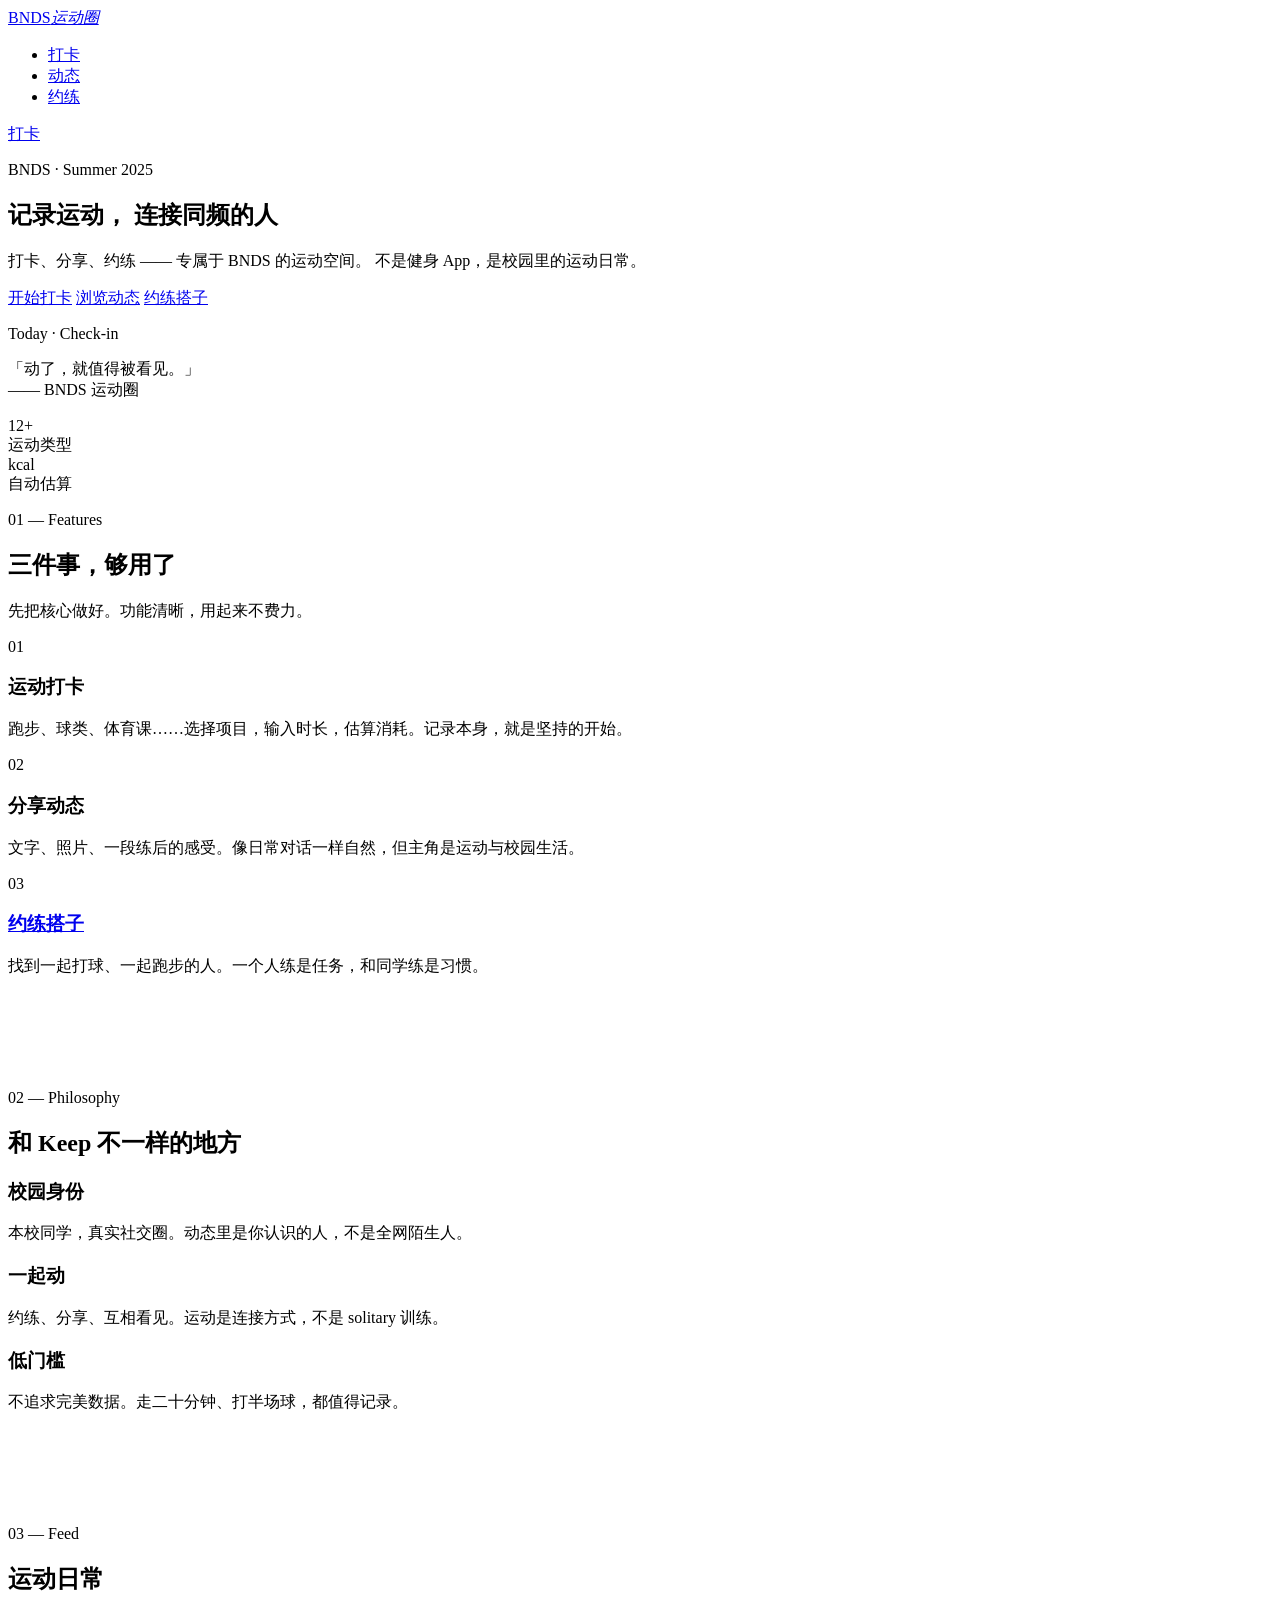
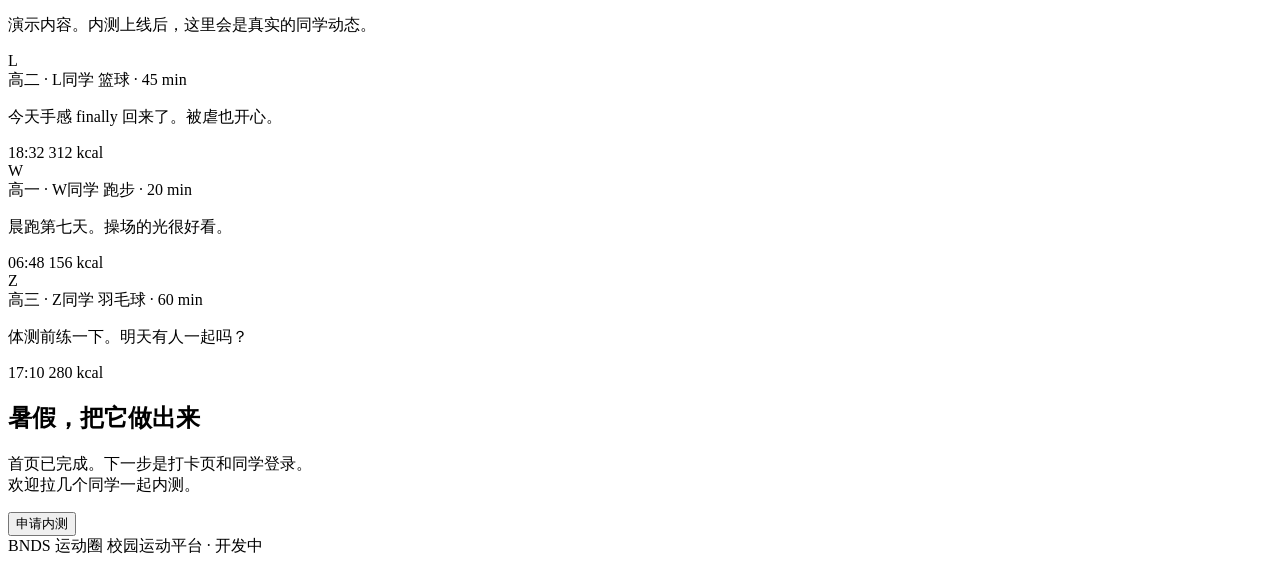
==== index.html @ 8240bc8b "Add files via upload" ====
<!DOCTYPE html>
<html lang="zh-CN">
<head>
  <meta charset="UTF-8">
  <meta name="viewport" content="width=device-width, initial-scale=1.0, maximum-scale=1.0">
  <meta name="description" content="BNDS 运动圈 — 校园运动打卡与分享">
  <title>BNDS 运动圈</title>
  <link rel="stylesheet" href="css/styles.css">
</head>
<body>

  <div class="bg-layer" aria-hidden="true">
    <div class="bg-orb bg-orb--1"></div>
    <div class="bg-orb bg-orb--2"></div>
    <div class="bg-noise"></div>
  </div>

  <nav class="nav">
    <a class="nav-brand" href="index.html">
      <div class="nav-title">BNDS<em>运动圈</em></div>
    </a>
    <ul class="nav-links">
      <li><a href="checkin.html">打卡</a></li>
      <li><a href="feed.html">动态</a></li>
      <li><a href="buddy.html">约练</a></li>
    </ul>
    <a class="nav-cta" href="checkin.html"><span>打卡</span></a>
  </nav>

  <main class="page">

    <section class="hero">
      <div class="hero-content">
        <p class="hero-label">BNDS · Summer 2025</p>
        <h1 class="hero-title">
          记录运动，
          <strong>连接<span class="rainbow-text">同频</span>的人</strong>
        </h1>
        <p class="hero-subtitle">
          打卡、分享、约练 —— 专属于 BNDS 的运动空间。
          不是健身 App，是校园里的运动日常。
        </p>
        <div class="hero-actions">
          <a class="btn btn-primary" href="checkin.html">开始打卡</a>
          <a class="btn btn-outline" href="feed.html">浏览动态</a>
          <a class="btn btn-outline" href="buddy.html">约练搭子</a>
        </div>
      </div>

      <aside class="hero-visual" aria-hidden="true">
        <div class="hero-frame">
          <div class="hero-frame-inner">
            <p class="frame-top">Today · Check-in</p>
            <p class="frame-quote">
              「动了，就值得被看见。」<br>
              <span>—— BNDS 运动圈</span>
            </p>
            <div class="frame-metrics">
              <div class="frame-metric">
                <div class="frame-metric-value accent">12+</div>
                <div class="frame-metric-label">运动类型</div>
              </div>
              <div class="frame-metric">
                <div class="frame-metric-value">kcal</div>
                <div class="frame-metric-label">自动估算</div>
              </div>
            </div>
          </div>
        </div>
      </aside>
    </section>

    <section class="section" id="features">
      <div class="section-head section-head--row">
        <div>
          <p class="section-index">01 — Features</p>
          <h2 class="section-title">三件事，够用了</h2>
          <div class="rainbow-rule"></div>
        </div>
        <p class="section-desc">先把核心做好。功能清晰，用起来不费力。</p>
      </div>

      <div class="features-list">
        <article class="feature-item">
          <p class="feature-num">01</p>
          <h3 class="feature-title">运动打卡</h3>
          <p class="feature-desc">
            跑步、球类、体育课……选择项目，输入时长，估算消耗。记录本身，就是坚持的开始。
          </p>
        </article>

        <article class="feature-item">
          <p class="feature-num">02</p>
          <h3 class="feature-title">分享动态</h3>
          <p class="feature-desc">
            文字、照片、一段练后的感受。像日常对话一样自然，但主角是运动与校园生活。
          </p>
        </article>

        <article class="feature-item">
          <p class="feature-num">03</p>
          <h3 class="feature-title"><a href="buddy.html">约练搭子</a></h3>
          <p class="feature-desc">
            找到一起打球、一起跑步的人。一个人练是任务，和同学练是习惯。
          </p>
        </article>
      </div>
    </section>

    <section class="philosophy" id="philosophy">
      <div class="section" style="padding-top: 80px; padding-bottom: 80px;">
        <div class="section-head">
          <p class="section-index">02 — Philosophy</p>
          <h2 class="section-title">和 Keep 不一样的地方</h2>
          <div class="rainbow-rule"></div>
        </div>

        <div class="philosophy-grid">
          <div class="philosophy-item">
            <h3>校园身份</h3>
            <p>本校同学，真实社交圈。动态里是你认识的人，不是全网陌生人。</p>
          </div>
          <div class="philosophy-item">
            <h3>一起动</h3>
            <p>约练、分享、互相看见。运动是连接方式，不是 solitary 训练。</p>
          </div>
          <div class="philosophy-item">
            <h3>低门槛</h3>
            <p>不追求完美数据。走二十分钟、打半场球，都值得记录。</p>
          </div>
        </div>
      </div>
    </section>

    <section class="section" id="preview">
      <div class="section-head section-head--row">
        <div>
          <p class="section-index">03 — Feed</p>
          <h2 class="section-title">运动日常</h2>
          <div class="rainbow-rule"></div>
        </div>
        <p class="section-desc">演示内容。内测上线后，这里会是真实的同学动态。</p>
      </div>

      <div class="feed-list">
        <article class="feed-item">
          <div class="feed-initial feed-initial--1">L</div>
          <div class="feed-main">
            <div class="feed-row">
              <span class="feed-name">高二 · L同学</span>
              <span class="feed-sport">篮球 · 45 min</span>
            </div>
            <p class="feed-text">今天手感 finally 回来了。被虐也开心。</p>
          </div>
          <div class="feed-side">
            18:32
            <span class="feed-kcal">312 kcal</span>
          </div>
        </article>

        <article class="feed-item">
          <div class="feed-initial feed-initial--2">W</div>
          <div class="feed-main">
            <div class="feed-row">
              <span class="feed-name">高一 · W同学</span>
              <span class="feed-sport">跑步 · 20 min</span>
            </div>
            <p class="feed-text">晨跑第七天。操场的光很好看。</p>
          </div>
          <div class="feed-side">
            06:48
            <span class="feed-kcal">156 kcal</span>
          </div>
        </article>

        <article class="feed-item">
          <div class="feed-initial feed-initial--3">Z</div>
          <div class="feed-main">
            <div class="feed-row">
              <span class="feed-name">高三 · Z同学</span>
              <span class="feed-sport">羽毛球 · 60 min</span>
            </div>
            <p class="feed-text">体测前练一下。明天有人一起吗？</p>
          </div>
          <div class="feed-side">
            17:10
            <span class="feed-kcal">280 kcal</span>
          </div>
        </article>
      </div>
    </section>

    <section class="cta-block">
      <div class="cta-inner">
        <div class="cta-rainbow-line"></div>
        <h2>暑假，把它做出来</h2>
        <p>首页已完成。下一步是打卡页和同学登录。<br>欢迎拉几个同学一起内测。</p>
        <button class="btn btn-primary" data-coming-soon="内测">申请内测</button>
      </div>
    </section>

  </main>

  <footer class="footer">
    <span class="footer-brand">BNDS 运动圈</span>
    <span class="footer-note">校园运动平台 · 开发中</span>
  </footer>

  <div class="toast" id="toast"></div>
  <script src="js/main.js"></script>
</body>
</html>
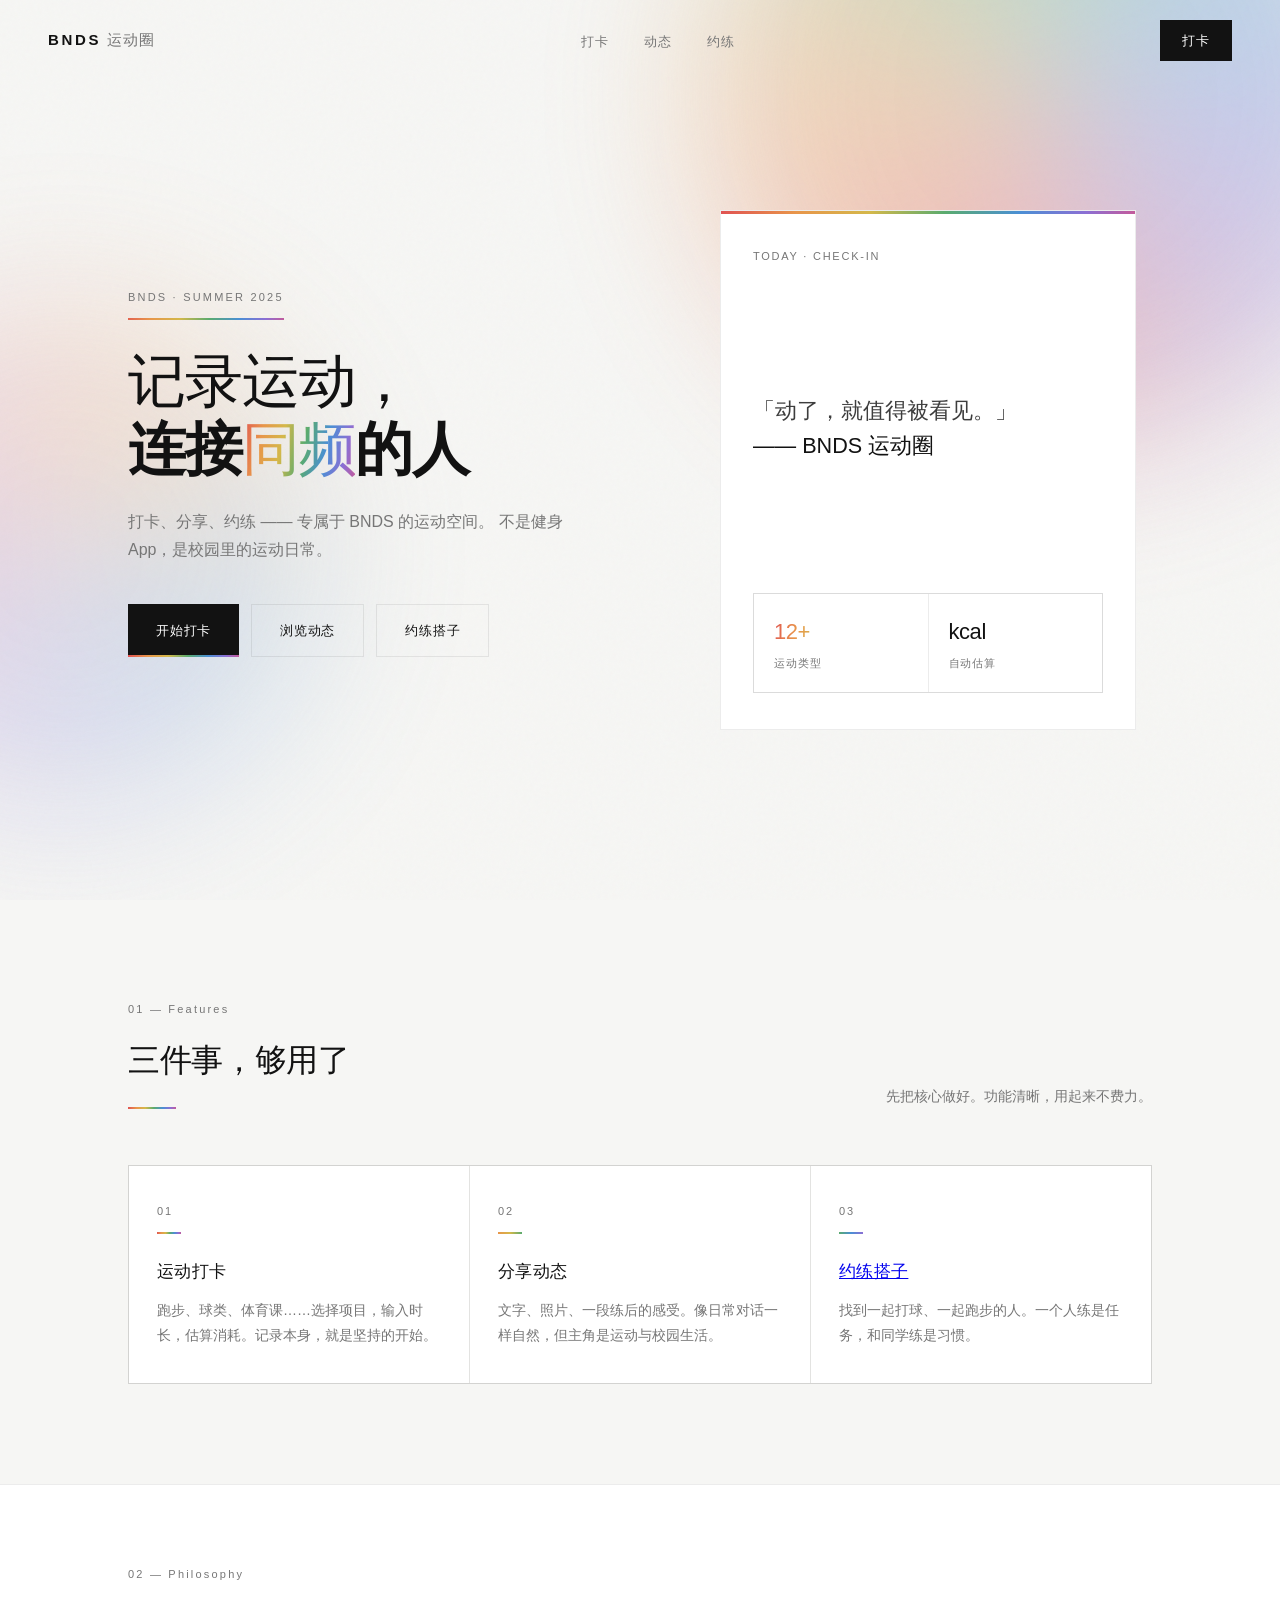
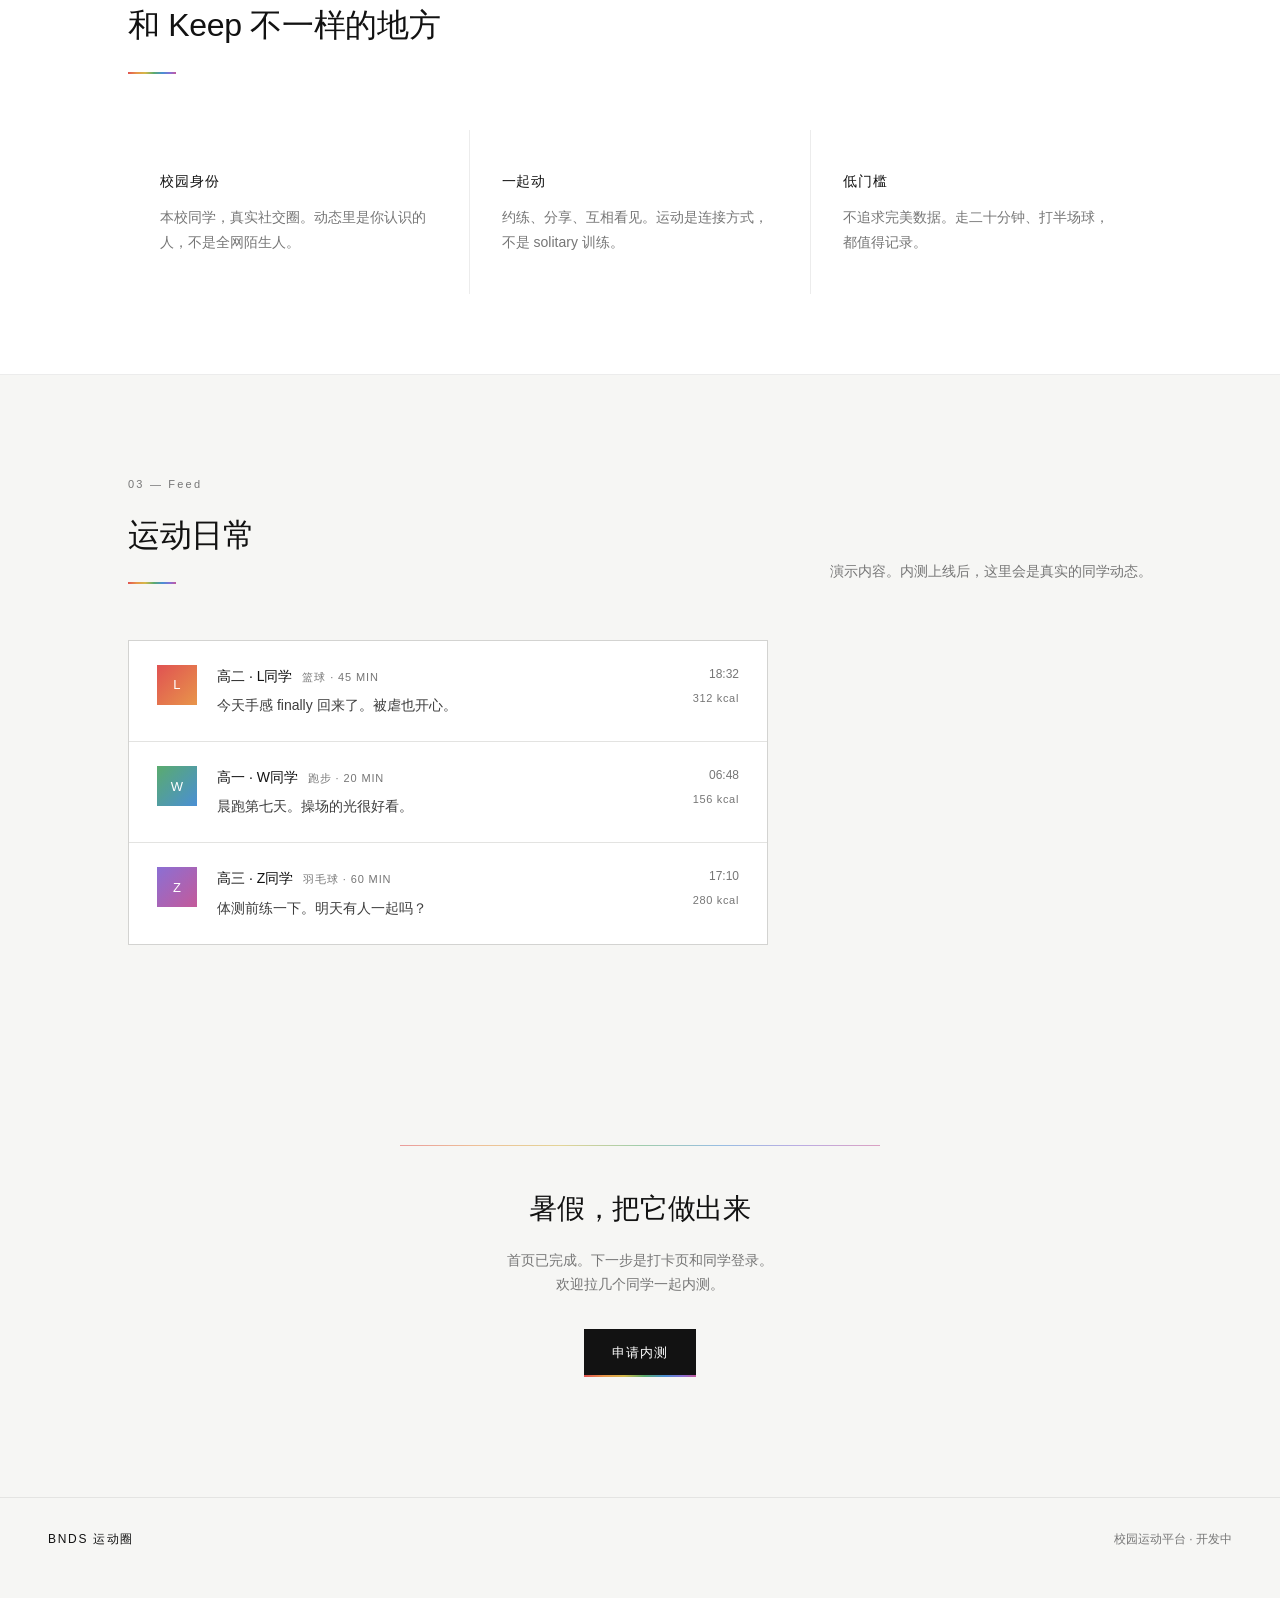
==== commit fc112026: "Update index.html" ====
--- a/index.html
+++ b/index.html
@@ -5,7 +5,7 @@
   <meta name="viewport" content="width=device-width, initial-scale=1.0, maximum-scale=1.0">
   <meta name="description" content="BNDS 运动圈 — 校园运动打卡与分享">
   <title>BNDS 运动圈</title>
-  <link rel="stylesheet" href="css/styles.css">
+  <link rel="stylesheet" href="styles.css">
 </head>
 <body>
 
@@ -207,6 +207,6 @@
   </footer>
 
   <div class="toast" id="toast"></div>
-  <script src="js/main.js"></script>
+  <script src="main.js"></script>
 </body>
 </html>
--- a/styles.css
+++ b/styles.css
@@ -0,0 +1,841 @@
+/* BNDS 运动圈 — 高级彩虹版 */
+
+:root {
+  --rainbow: linear-gradient(
+    102deg,
+    #e05252 0%,
+    #e8954a 18%,
+    #d4b84a 36%,
+    #5aab6e 54%,
+    #4a8fd4 72%,
+    #8b6fd4 88%,
+    #c45a9a 100%
+  );
+  --rainbow-soft: linear-gradient(
+    102deg,
+    rgba(224, 82, 82, 0.55),
+    rgba(232, 149, 74, 0.55),
+    rgba(212, 184, 74, 0.55),
+    rgba(90, 171, 110, 0.55),
+    rgba(74, 143, 212, 0.55),
+    rgba(139, 111, 212, 0.55),
+    rgba(196, 90, 154, 0.55)
+  );
+  --bg: #f6f6f4;
+  --surface: #ffffff;
+  --ink: #121212;
+  --ink-soft: #3d3d3d;
+  --muted: #767676;
+  --line: rgba(18, 18, 18, 0.08);
+  --radius: 2px;
+  --font: "PingFang SC", "Helvetica Neue", -apple-system, BlinkMacSystemFont, sans-serif;
+}
+
+*,
+*::before,
+*::after {
+  box-sizing: border-box;
+  margin: 0;
+  padding: 0;
+}
+
+html {
+  scroll-behavior: smooth;
+}
+
+body {
+  font-family: var(--font);
+  color: var(--ink);
+  background: var(--bg);
+  line-height: 1.65;
+  -webkit-font-smoothing: antialiased;
+}
+
+/* ── 背景：极淡彩虹光晕 ── */
+.bg-layer {
+  position: fixed;
+  inset: 0;
+  z-index: 0;
+  pointer-events: none;
+  overflow: hidden;
+}
+
+.bg-orb {
+  position: absolute;
+  border-radius: 50%;
+  filter: blur(80px);
+  opacity: 0.35;
+}
+
+.bg-orb--1 {
+  width: 55vw;
+  height: 55vw;
+  top: -20vw;
+  right: -10vw;
+  background: conic-gradient(from 200deg, #e05252, #e8954a, #5aab6e, #4a8fd4, #8b6fd4, #e05252);
+}
+
+.bg-orb--2 {
+  width: 40vw;
+  height: 40vw;
+  bottom: 10%;
+  left: -15vw;
+  background: conic-gradient(from 120deg, #4a8fd4, #8b6fd4, #c45a9a, #e8954a, #4a8fd4);
+  opacity: 0.22;
+}
+
+.bg-noise {
+  position: absolute;
+  inset: 0;
+  opacity: 0.025;
+  background-image: url("data:image/svg+xml,%3Csvg viewBox='0 0 256 256' xmlns='http://www.w3.org/2000/svg'%3E%3Cfilter id='n'%3E%3CfeTurbulence type='fractalNoise' baseFrequency='0.9' numOctaves='4' stitchTiles='stitch'/%3E%3C/filter%3E%3Crect width='100%25' height='100%25' filter='url(%23n)'/%3E%3C/svg%3E");
+}
+
+/* ── 导航 ── */
+.nav {
+  position: fixed;
+  top: 0;
+  left: 0;
+  right: 0;
+  z-index: 100;
+  padding: 20px clamp(20px, 5vw, 48px);
+  display: flex;
+  align-items: center;
+  justify-content: space-between;
+  transition: background 0.4s, border-color 0.4s;
+}
+
+.nav.scrolled {
+  background: rgba(246, 246, 244, 0.82);
+  backdrop-filter: blur(20px);
+  -webkit-backdrop-filter: blur(20px);
+  border-bottom: 1px solid var(--line);
+}
+
+.nav-brand {
+  text-decoration: none;
+  color: var(--ink);
+}
+
+.nav-title {
+  font-size: 15px;
+  font-weight: 600;
+  letter-spacing: 0.18em;
+  text-transform: uppercase;
+}
+
+.nav-title em {
+  font-style: normal;
+  font-weight: 400;
+  color: var(--muted);
+  margin-left: 6px;
+  letter-spacing: 0.06em;
+  text-transform: none;
+}
+
+.nav-links {
+  display: none;
+  gap: 36px;
+  list-style: none;
+}
+
+.nav-links a {
+  text-decoration: none;
+  color: var(--muted);
+  font-size: 13px;
+  letter-spacing: 0.04em;
+  transition: color 0.25s;
+}
+
+.nav-links a:hover {
+  color: var(--ink);
+}
+
+.nav-cta {
+  padding: 10px 22px;
+  background: var(--ink);
+  color: var(--surface);
+  border: none;
+  font-size: 13px;
+  font-weight: 500;
+  letter-spacing: 0.06em;
+  cursor: pointer;
+  position: relative;
+  overflow: hidden;
+  transition: opacity 0.25s;
+  text-decoration: none;
+  display: inline-flex;
+  align-items: center;
+}
+
+.nav-cta::before {
+  content: "";
+  position: absolute;
+  inset: 0;
+  background: var(--rainbow);
+  opacity: 0;
+  transition: opacity 0.35s;
+}
+
+.nav-cta span {
+  position: relative;
+  z-index: 1;
+}
+
+.nav-cta:hover::before {
+  opacity: 1;
+}
+
+.nav-cta:hover {
+  opacity: 0.95;
+}
+
+@media (min-width: 768px) {
+  .nav-links { display: flex; }
+}
+
+/* ── 页面 ── */
+.page {
+  position: relative;
+  z-index: 1;
+}
+
+/* ── Hero ── */
+.hero {
+  min-height: 100svh;
+  display: grid;
+  grid-template-columns: 1fr;
+  align-items: center;
+  padding: 120px clamp(20px, 5vw, 48px) 80px;
+  max-width: 1120px;
+  margin: 0 auto;
+}
+
+@media (min-width: 900px) {
+  .hero {
+    grid-template-columns: 1.1fr 0.9fr;
+    gap: 64px;
+  }
+}
+
+.hero-content {
+  max-width: 560px;
+}
+
+.hero-label {
+  display: inline-block;
+  font-size: 11px;
+  font-weight: 500;
+  letter-spacing: 0.2em;
+  text-transform: uppercase;
+  color: var(--muted);
+  margin-bottom: 28px;
+  padding-bottom: 12px;
+  border-bottom: 2px solid transparent;
+  border-image: var(--rainbow) 1;
+}
+
+.hero-title {
+  font-size: clamp(2.2rem, 5.5vw, 3.6rem);
+  font-weight: 300;
+  line-height: 1.18;
+  letter-spacing: -0.02em;
+  color: var(--ink);
+  margin-bottom: 24px;
+}
+
+.hero-title strong {
+  font-weight: 600;
+  display: block;
+}
+
+.hero-title .rainbow-text {
+  background: var(--rainbow);
+  -webkit-background-clip: text;
+  -webkit-text-fill-color: transparent;
+  background-clip: text;
+  font-weight: 500;
+}
+
+.hero-subtitle {
+  font-size: 16px;
+  color: var(--muted);
+  line-height: 1.75;
+  margin-bottom: 40px;
+  max-width: 440px;
+}
+
+.hero-actions {
+  display: flex;
+  flex-wrap: wrap;
+  gap: 12px;
+}
+
+.btn {
+  display: inline-flex;
+  align-items: center;
+  justify-content: center;
+  padding: 15px 28px;
+  font-size: 13px;
+  font-weight: 500;
+  letter-spacing: 0.06em;
+  text-decoration: none;
+  border: none;
+  cursor: pointer;
+  transition: transform 0.2s, box-shadow 0.2s, background 0.2s;
+}
+
+.btn:active {
+  transform: scale(0.98);
+}
+
+.btn-primary {
+  background: var(--ink);
+  color: var(--surface);
+  position: relative;
+  overflow: hidden;
+}
+
+.btn-primary::after {
+  content: "";
+  position: absolute;
+  bottom: 0;
+  left: 0;
+  right: 0;
+  height: 2px;
+  background: var(--rainbow);
+}
+
+.btn-primary:hover {
+  box-shadow: 0 12px 40px rgba(18, 18, 18, 0.15);
+}
+
+.btn-outline {
+  background: transparent;
+  color: var(--ink);
+  border: 1px solid var(--line);
+}
+
+.btn-outline:hover {
+  border-color: transparent;
+  background: var(--surface);
+  box-shadow: 0 8px 32px rgba(18, 18, 18, 0.06);
+}
+
+/* Hero 视觉 */
+.hero-visual {
+  display: none;
+  position: relative;
+  aspect-ratio: 4 / 5;
+  max-height: 520px;
+}
+
+@media (min-width: 900px) {
+  .hero-visual { display: block; }
+}
+
+.hero-frame {
+  position: absolute;
+  inset: 0;
+  background: var(--surface);
+  border: 1px solid var(--line);
+  overflow: hidden;
+}
+
+.hero-frame::before {
+  content: "";
+  position: absolute;
+  top: 0;
+  left: 0;
+  right: 0;
+  height: 3px;
+  background: var(--rainbow);
+}
+
+.hero-frame-inner {
+  padding: 36px 32px;
+  height: 100%;
+  display: flex;
+  flex-direction: column;
+  justify-content: space-between;
+}
+
+.frame-top {
+  font-size: 11px;
+  letter-spacing: 0.16em;
+  text-transform: uppercase;
+  color: var(--muted);
+}
+
+.frame-quote {
+  font-size: clamp(1.1rem, 2vw, 1.35rem);
+  font-weight: 300;
+  line-height: 1.6;
+  color: var(--ink-soft);
+}
+
+.frame-quote span {
+  font-weight: 500;
+  color: var(--ink);
+}
+
+.frame-metrics {
+  display: grid;
+  grid-template-columns: 1fr 1fr;
+  gap: 1px;
+  background: var(--line);
+  border: 1px solid var(--line);
+}
+
+.frame-metric {
+  background: var(--surface);
+  padding: 20px;
+}
+
+.frame-metric-value {
+  font-size: 22px;
+  font-weight: 300;
+  letter-spacing: -0.02em;
+  margin-bottom: 4px;
+}
+
+.frame-metric-value.accent {
+  background: var(--rainbow);
+  -webkit-background-clip: text;
+  -webkit-text-fill-color: transparent;
+  background-clip: text;
+}
+
+.frame-metric-label {
+  font-size: 11px;
+  color: var(--muted);
+  letter-spacing: 0.08em;
+}
+
+/* ── 通用区块 ── */
+.section {
+  padding: 100px clamp(20px, 5vw, 48px);
+  max-width: 1120px;
+  margin: 0 auto;
+}
+
+.section-head {
+  margin-bottom: 56px;
+}
+
+.section-head--row {
+  display: flex;
+  flex-direction: column;
+  gap: 16px;
+}
+
+@media (min-width: 768px) {
+  .section-head--row {
+    flex-direction: row;
+    align-items: flex-end;
+    justify-content: space-between;
+  }
+}
+
+.section-index {
+  font-size: 11px;
+  font-weight: 500;
+  letter-spacing: 0.2em;
+  color: var(--muted);
+  margin-bottom: 16px;
+}
+
+.section-title {
+  font-size: clamp(1.5rem, 3vw, 2rem);
+  font-weight: 400;
+  letter-spacing: -0.01em;
+  color: var(--ink);
+}
+
+.section-desc {
+  font-size: 14px;
+  color: var(--muted);
+  max-width: 360px;
+  line-height: 1.7;
+}
+
+.rainbow-rule {
+  width: 48px;
+  height: 2px;
+  background: var(--rainbow);
+  margin-top: 20px;
+}
+
+/* ── 功能列表 ── */
+.features-list {
+  display: grid;
+  gap: 1px;
+  background: var(--line);
+  border: 1px solid var(--line);
+}
+
+@media (min-width: 768px) {
+  .features-list {
+    grid-template-columns: repeat(3, 1fr);
+  }
+}
+
+.feature-item {
+  background: var(--surface);
+  padding: 36px 28px;
+  opacity: 0;
+  transform: translateY(12px);
+  transition: opacity 0.6s ease, transform 0.6s ease;
+}
+
+.feature-item.visible {
+  opacity: 1;
+  transform: translateY(0);
+}
+
+.feature-num {
+  font-size: 11px;
+  letter-spacing: 0.16em;
+  color: var(--muted);
+  margin-bottom: 24px;
+}
+
+.feature-num::after {
+  content: "";
+  display: block;
+  width: 24px;
+  height: 2px;
+  margin-top: 12px;
+  background: var(--rainbow);
+}
+
+.feature-item:nth-child(2) .feature-num::after {
+  background: linear-gradient(90deg, #e8954a, #d4b84a, #5aab6e);
+}
+
+.feature-item:nth-child(3) .feature-num::after {
+  background: linear-gradient(90deg, #5aab6e, #4a8fd4, #8b6fd4);
+}
+
+.feature-title {
+  font-size: 17px;
+  font-weight: 500;
+  margin-bottom: 12px;
+  letter-spacing: 0.02em;
+}
+
+.feature-desc {
+  font-size: 14px;
+  color: var(--muted);
+  line-height: 1.75;
+}
+
+/* ── 差异化 ── */
+.philosophy {
+  border-top: 1px solid var(--line);
+  border-bottom: 1px solid var(--line);
+  background: var(--surface);
+}
+
+.philosophy-grid {
+  display: grid;
+  gap: 1px;
+  background: var(--line);
+}
+
+@media (min-width: 768px) {
+  .philosophy-grid {
+    grid-template-columns: repeat(3, 1fr);
+  }
+}
+
+.philosophy-item {
+  background: var(--surface);
+  padding: 40px 32px;
+}
+
+.philosophy-item h3 {
+  font-size: 14px;
+  font-weight: 500;
+  letter-spacing: 0.06em;
+  margin-bottom: 12px;
+}
+
+.philosophy-item p {
+  font-size: 14px;
+  color: var(--muted);
+  line-height: 1.75;
+}
+
+/* ── 动态预览 ── */
+.feed-list {
+  display: flex;
+  flex-direction: column;
+  gap: 1px;
+  background: var(--line);
+  border: 1px solid var(--line);
+  max-width: 640px;
+}
+
+.feed-item {
+  display: grid;
+  grid-template-columns: auto 1fr auto;
+  gap: 20px;
+  align-items: start;
+  padding: 24px 28px;
+  background: var(--surface);
+  opacity: 0;
+  transform: translateY(10px);
+  transition: opacity 0.5s ease, transform 0.5s ease;
+}
+
+.feed-item.visible {
+  opacity: 1;
+  transform: translateY(0);
+}
+
+.feed-initial {
+  width: 40px;
+  height: 40px;
+  display: flex;
+  align-items: center;
+  justify-content: center;
+  font-size: 13px;
+  font-weight: 500;
+  color: var(--surface);
+  letter-spacing: 0.02em;
+}
+
+.feed-initial--1 { background: linear-gradient(135deg, #e05252, #e8954a); }
+.feed-initial--2 { background: linear-gradient(135deg, #5aab6e, #4a8fd4); }
+.feed-initial--3 { background: linear-gradient(135deg, #8b6fd4, #c45a9a); }
+
+.feed-main {
+  min-width: 0;
+}
+
+.feed-row {
+  display: flex;
+  flex-wrap: wrap;
+  align-items: baseline;
+  gap: 10px;
+  margin-bottom: 6px;
+}
+
+.feed-name {
+  font-size: 14px;
+  font-weight: 500;
+}
+
+.feed-sport {
+  font-size: 11px;
+  letter-spacing: 0.08em;
+  color: var(--muted);
+  text-transform: uppercase;
+}
+
+.feed-text {
+  font-size: 14px;
+  color: var(--ink-soft);
+  line-height: 1.65;
+}
+
+.feed-side {
+  text-align: right;
+  font-size: 12px;
+  color: var(--muted);
+  white-space: nowrap;
+}
+
+.feed-kcal {
+  display: block;
+  margin-top: 4px;
+  font-size: 11px;
+  letter-spacing: 0.06em;
+}
+
+/* ── CTA ── */
+.cta-block {
+  text-align: center;
+  padding: 100px clamp(20px, 5vw, 48px) 120px;
+}
+
+.cta-inner {
+  max-width: 480px;
+  margin: 0 auto;
+}
+
+.cta-inner h2 {
+  font-size: clamp(1.3rem, 3vw, 1.75rem);
+  font-weight: 400;
+  letter-spacing: -0.01em;
+  margin-bottom: 16px;
+}
+
+.cta-inner p {
+  font-size: 14px;
+  color: var(--muted);
+  margin-bottom: 32px;
+  line-height: 1.75;
+}
+
+.cta-rainbow-line {
+  width: 100%;
+  height: 1px;
+  background: var(--rainbow-soft);
+  margin-bottom: 40px;
+}
+
+/* ── 页脚 ── */
+.footer {
+  padding: 32px clamp(20px, 5vw, 48px) 48px;
+  border-top: 1px solid var(--line);
+  display: flex;
+  flex-direction: column;
+  gap: 8px;
+}
+
+@media (min-width: 640px) {
+  .footer {
+    flex-direction: row;
+    justify-content: space-between;
+    align-items: center;
+  }
+}
+
+.footer-brand {
+  font-size: 12px;
+  font-weight: 500;
+  letter-spacing: 0.14em;
+  text-transform: uppercase;
+}
+
+.footer-note {
+  font-size: 12px;
+  color: var(--muted);
+}
+
+/* ── Toast ── */
+.toast {
+  position: fixed;
+  bottom: 32px;
+  left: 50%;
+  transform: translateX(-50%) translateY(16px);
+  padding: 12px 20px;
+  background: var(--ink);
+  color: var(--surface);
+  font-size: 13px;
+  letter-spacing: 0.04em;
+  opacity: 0;
+  pointer-events: none;
+  transition: opacity 0.3s, transform 0.3s;
+  z-index: 200;
+}
+
+.toast.show {
+  opacity: 1;
+  transform: translateX(-50%) translateY(0);
+}
+
+/* ── 页面内导航 ── */
+.nav-links-inline {
+  display: none;
+  gap: 20px;
+}
+
+.nav-links-inline a {
+  text-decoration: none;
+  color: var(--muted);
+  font-size: 13px;
+  letter-spacing: 0.04em;
+  transition: color 0.2s;
+}
+
+.nav-links-inline a:hover,
+.nav-links-inline a.active {
+  color: var(--ink);
+}
+
+@media (min-width: 768px) {
+  .nav-links-inline {
+    display: flex;
+  }
+}
+
+/* ── 底部 Tab 导航（手机） ── */
+.app-tabs {
+  position: fixed;
+  bottom: 0;
+  left: 0;
+  right: 0;
+  z-index: 90;
+  display: flex;
+  background: rgba(246, 246, 244, 0.92);
+  backdrop-filter: blur(16px);
+  -webkit-backdrop-filter: blur(16px);
+  border-top: 1px solid var(--line);
+}
+
+.app-tab {
+  flex: 1;
+  padding: 14px 8px;
+  text-align: center;
+  text-decoration: none;
+  font-size: 11px;
+  letter-spacing: 0.08em;
+  text-transform: uppercase;
+  color: var(--muted);
+  transition: color 0.2s;
+  position: relative;
+}
+
+.app-tab.active {
+  color: var(--ink);
+  font-weight: 500;
+}
+
+.app-tab.active::before {
+  content: "";
+  position: absolute;
+  top: 0;
+  left: 25%;
+  right: 25%;
+  height: 2px;
+  background: var(--rainbow);
+}
+
+@media (min-width: 768px) {
+  .app-tabs {
+    display: none;
+  }
+}
+
+@media (max-width: 767px) {
+  .checkin-page,
+  .feed-page,
+  .buddy-page {
+    padding-bottom: 120px;
+  }
+}
+
+.app-nav a.active {
+  color: var(--ink);
+  font-weight: 500;
+}
+
+/* ── 同步状态 ── */
+.sync-bar {
+  font-size: 11px;
+  letter-spacing: 0.08em;
+  color: var(--muted);
+  margin-top: 16px;
+}
+
+.sync-bar[data-state='online'] {
+  color: #2d6a4f;
+}
+
+.sync-bar[data-state='offline'],
+.sync-bar[data-state='local'] {
+  color: #b5651d;
+}
